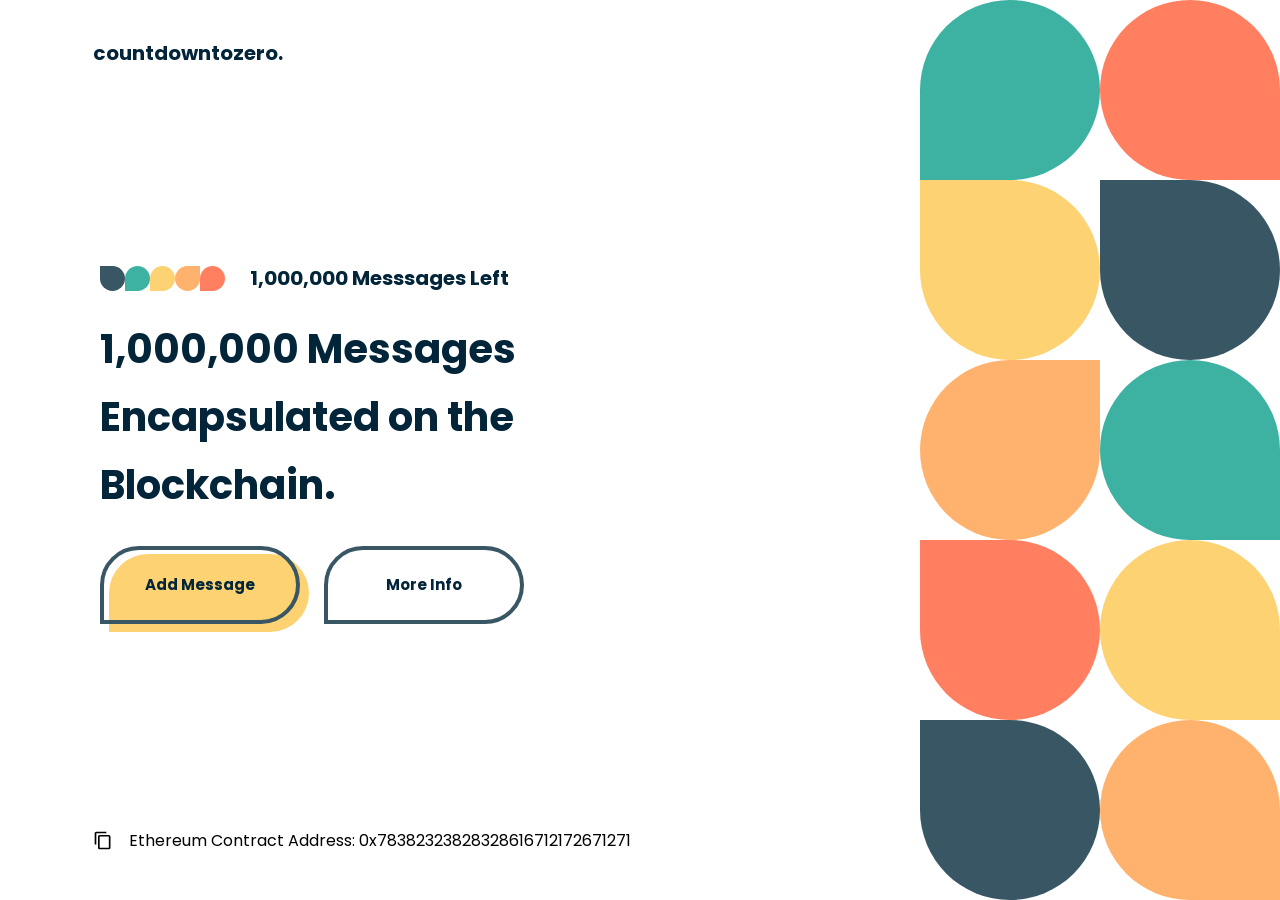
==== index.html @ 37002720 "Rename home.html to index.html" ====
<!DOCTYPE html>
<html lang="en">
	<head>
		<meta charset="UTF-8" />
		<meta http-equiv="X-UA-Compatible" content="IE=edge" />
		<meta name="viewport" content="width=device-width, initial-scale=1.0" />
		<title>countdowntozero Homepage</title>
		<link rel="stylesheet" href="style.css" />
		<link rel="preconnect" href="https://fonts.googleapis.com" />
		<link rel="preconnect" href="https://fonts.gstatic.com" crossorigin />
		<link
			href="https://fonts.googleapis.com/css2?family=Poppins:wght@700&display=swap"
			rel="stylesheet"
		/>
		<link rel="preconnect" href="https://fonts.googleapis.com" />
		<link rel="preconnect" href="https://fonts.gstatic.com" crossorigin />
		<link
			href="https://fonts.googleapis.com/css2?family=Poppins&display=swap"
			rel="stylesheet"
		/>
	</head>
	<body>
		<div class="container">
			<div class="content-container" id="home-container">
				<a href="home.html" class="nav">countdowntozero.</a>
				<div class="messages-remaining-container">
					<div class="small-shapes"></div>
					<p id="messages-remaining">1,000,000 Messsages Left</p>
				</div>

				<h1>1,000,000 Messages Encapsulated on the Blockchain.</h1>

				<div class="big-button-container">
					<a class="button-container" href="form.html">
						<button class="add-message">Add Message</button>
						<button class="button-background"></button>
					</a>
					<a class="info-anchor" href="info.html">
						<button class="info-button">More Info</button>
					</a>
				</div>
				<a href="info.html" id="mobile-info-button"> More Info </a>

				<img
					src="Images/Group 322.svg"
					alt="Shape"
					id="mobile-shape"
				/>

				<div class="tooltip no-box-sizing">
					<button id="eth-button" class="no-box-sizing">
						<span class="tooltiptext no-box-sizing" id="myTooltip"
							>Copy to clipboard</span
						>
						<img
							src="Images/clipboard.svg"
							alt="Ethereum Contract"
							id="copy-icon"
						/>
						<span id="ethereum-text">
							<span class="eth-address-mobile">Copy </span
							>Ethereum Contract Address<span
								class="eth-address-hidden"
								>: 0x78382323828328616712172671271</span
							>
						</span>
					</button>
				</div>
			</div>
			<div class="shapes">
				<div class="grid-container">
					<div class="shapes-1"></div>
					<div class="shapes-2"></div>
					<div class="shapes-3"></div>
					<div class="shapes-4"></div>
				</div>
			</div>
		</div>

		<script src="home.js"></script>
	</body>
</html>
---- style.css ----
/* Basic Styles */
html,
body {
  margin: 0;
  padding: 0;
  width: 100vw;
  height: 100%;
  overflow: hidden;
}
/* 
.container {
	display: grid;
	grid-template-columns: 55% 45%;
	position: relative;
	height: 100%;
} */

.content-container {
  margin-left: 13%;
  height: 100vh;
  display: grid;
  align-content: center;
}

/* NEW SHAPE CODE */
.container {
  display: grid;
  height: 100vh;
  grid-template-columns: 60vw 40vw;
}

.shapes {
  display: grid;
  justify-content: right;
  /* background-color: teal; */
  width: 40vw;
}

.grid-container {
  display: grid;
  grid-template-columns: 1fr 1fr 1fr 1fr;
  width: 80vh;
  height: 100vh;
}

/* .grid-item {
	outline: 2px solid #000;
	outline-offset: -2px;
}

body {
	margin: 0;
}

.grid-item {
	height: 20vh;
	text-align: center;
} */

/* .content-container {
	background-color: blanchedalmond;
	height: 100vh;
} */

@media (max-aspect-ratio: 2/1) {
  .grid-container .shapes-1 {
    visibility: hidden;
  }
}

@media (max-aspect-ratio: 3/2) {
  .grid-container .shapes-2 {
    visibility: hidden;
  }
}

@media (max-aspect-ratio: 1/1) {
  .grid-container .shapes-3 {
    visibility: hidden;
  }
}

@media (max-aspect-ratio: 1/2) {
  .grid-container .shapes-4 {
    visibility: hidden;
  }
}

@media (max-aspect-ratio: 3/4) {
  .shapes {
    visibility: hidden;
  }

  .container {
    grid-template-columns: 100vw;
  }
}

/* NEW SHAPE CODE */

/* .shapes {
  display: grid;
  grid-template-columns: 1fr 1fr 1fr 1fr;
  width: 80vh;
  height: 100vh;
  position: fixed;
  right: 0;
} */

.nav-div {
  height: 160px;
}

.small-shapes {
  display: grid;
  grid-template-columns: 1fr 1fr 1fr 1fr 1fr;
  width: 160px;
  height: 32px;
}

.shapes-1 {
  display: grid;
  grid-template-rows: repeat(5 1fr);
}

.shapes-2 {
  display: grid;
  grid-template-rows: repeat(5 1fr);
}

.shapes-3 {
  display: grid;
  grid-template-rows: repeat(5 1fr);
}

.shapes-4 {
  display: grid;
  grid-template-rows: repeat(5 1fr);
}

.base-shape {
  width: 100%;
  height: 100%;
  border-radius: 0 50% 50% 50%;
}

.color0 {
  background-color: #fdd272;
}

.color1 {
  background-color: #ffb26d;
}

.color2 {
  background-color: #3eb2a2;
}

.color3 {
  background-color: #385663;
}

.color4 {
  background-color: #ff7f60;
}

.rotation0 {
  transform: rotate(0deg);
}

.rotation1 {
  transform: rotate(90deg);
}

.rotation2 {
  transform: rotate(180deg);
}

.rotation3 {
  transform: rotate(270deg);
}

#mobile-shape {
  display: none;
}

a {
  text-decoration: none;
}

/* Text Styles */
.nav {
  font-family: poppins, sans-serif;
  font-weight: bold;
  font-size: 200%;
  color: #022539;
  text-decoration: none;
  position: absolute;
  top: 4.25%;
  left: 7.29%;
}

h1 {
  font-family: poppins, sans-serif;
  color: #022539;
  font-weight: bold;
  font-size: 400%;
  width: 73.4%;
  line-height: 92px;
}

.body-text {
  font-family: poppins, sans-serif;
  font-size: 150%;
  width: 100%;
}

.info-body-text {
  font-family: poppins, sans-serif;
  font-size: 150%;
  width: 100%;
}

.messages-remaining-container {
  display: flex;
  align-items: center;
  height: 20px;
}

#messages-remaining {
  font-family: poppins, sans-serif;
  font-weight: bold;
  color: #022539;
  font-size: 190%;
  height: 45px;
  margin-left: 36px;
}

/* Ethereum contract address copy to clipboard button */
#eth-button {
  font-family: poppins, sans-serif;
  font-weight: regular;
  font-size: 100%;
  color: #000000;
  background-color: rgba(0, 0, 0, 0);
  border: none;
  display: flex;
  cursor: pointer;
  position: absolute;
  padding: 0;
  top: 92%;
  left: 7.29%;
}

.eth-address-mobile {
  display: none;
}

#ethereum-text {
  margin-left: 16px;
}

#copy-icon {
  align-self: center;
}

.eth-input {
  opacity: 0;
  width: 1px;
  height: 1px;
  position: absolute;
  left: -20%;
}

.tooltip {
  display: inline-block;
}

.tooltip .tooltiptext {
  visibility: hidden;
  width: 140px;
  background-color: #555;
  color: #fff;
  text-align: center;
  border-radius: 6px;
  padding: 5px;
  position: absolute;
  z-index: 1;
  bottom: 150%;
  left: 50%;
  margin-left: -75px;
  opacity: 0;
  transition: opacity 0.3s;
}

.tooltip .tooltiptext::after {
  content: "";
  position: absolute;
  top: 100%;
  left: 50%;
  margin-left: -5px;
  border-width: 5px;
  border-style: solid;
  border-color: #555 transparent transparent transparent;
}

.tooltip:hover .tooltiptext {
  visibility: visible;
  opacity: 1;
}

/* Info Button */
.info-button {
  font-family: poppins, sans-serif;
  font-weight: bold;
  color: #022539;
  background-color: #ffffff;
  font-size: 150%;
  width: 277px;
  height: 108px;
  border: 4px solid #385663;
  border-radius: 500px 500px 500px 0px;
  text-decoration: none;
  cursor: pointer;
}

.info-anchor {
  margin-left: 59px;
  border-radius: 500px 500px 500px 0px;
  width: auto;
}

#mobile-info-button {
  font-family: poppins, sans-serif;
  font-weight: bold;
  font-size: 150%;
  color: #022539;
  display: none;
}

/* Add message button styling and animation */
/* .button-container {
  width: 288px;
  display: grid;
  grid-template-columns: repeat(27, 1fr);
  text-decoration: none;
}

.button-background {
  grid-column-start: 2;
  grid-column-end: 4;
  grid-row-start: 2;
  grid-row-end: 16;
  background-color: #fdd272;
  width: 277px;
  height: 108px;
  border-radius: 500px 500px 500px 0px;
  border: none;
  z-index: 0;
}

.add-message {
  grid-column-start: 1;
  grid-column-end: 3;
  grid-row-start: 1;
  grid-row-end: 11;
  font-family: poppins, sans-serif;
  font-weight: bold;
  color: #022539;
  font-size: 1.5rem;
  width: 277px;
  height: 108px;
  border-radius: 500px 500px 500px 0px;
  border: 4px solid #385663;
  background-color: rgba(0, 0, 0, 0);
  z-index: 1;
  transition: transform 0.3s;
  cursor: pointer;
}

.add-message:hover {
  transform: translateX(10px) translateY(11px);
} */

.button-container {
  position: relative;
  width: 288px;
  height: 120px;
  display: grid;
  text-decoration: none;
}

.button-background {
  position: absolute;
  background-color: #fdd272;
  width: 277px;
  height: 108px;
  border-radius: 500px 500px 500px 0px;
  border: none;
  z-index: 0;
  cursor: pointer;
  align-self: end;
  justify-self: end;
  transition: transform 0.3s;
}

.add-message {
  position: absolute;
  font-family: poppins, sans-serif;
  font-weight: bold;
  color: #022539;
  font-size: 1.5rem;
  width: 277px;
  height: 108px;
  border-radius: 500px 500px 500px 0px;
  border: 4px solid #385663;
  background-color: rgba(0, 0, 0, 0);
  z-index: 1;
  cursor: pointer;
}

.add-message:hover + .button-background {
  transform: translateX(-11px) translateY(-12px);
}

.big-button-container {
  display: flex;
  margin-top: 10px;
}

/* .big-button-container {
  display: flex;
  margin-top: 10px;
} */

/* Info Page Styles */
.scrollable {
  overflow-y: auto;
}

#info-container {
  align-content: start;
}

.abstract {
  width: 100%;
}

#add-message-info {
  position: fixed;
  top: 84.33%;
  left: 6.9%;
}

#button-background-info {
  position: fixed;
  top: 84.33%;
  left: 6.9%;
}

#add-message-info:hover {
  transform: translateX(0px) translateY(0px);
}

.big-div {
  display: grid;
  width: 90%;
  /* max-width: 1010px; */
}

.info-row-1 {
  display: grid;
  grid-template-columns: 1fr 2fr;
}

.info-row-2 {
  display: grid;
  grid-template-columns: 2fr 1fr;
}

/* Form Page Styles */
* :not(.no-box-sizing) {
  box-sizing: border-box;
}

.form-h1 {
  margin-bottom: 26px;
  width: initial;
}

#form-container {
  /* margin-top: 142px; */
  /* margin-top: 7.3958%; */
  /* height: 100%; */
  align-content: start;
  /* max-width: 1000px; */
  /* display: grid; */
  /* grid-template-rows: 7.3958% 1fr 7.3958%; */
}

#regForm {
  font-family: poppins, sans-serif;
  width: 70%;
  /* height: 100%; */
  /* margin-top: 13.1481%; */
  margin-top: 142px;
  max-width: 1000px;
}

.form-body-text {
  margin: 0px 0px 51px 0px;
}

.text-field {
  width: 100%;
  height: 80px;
  border: 3px solid #385663;
  border-radius: 18px;
}

#message {
  height: 192px;
}

input {
  padding: 10px 33px;
  font-size: 100%;
  font-family: poppins, sans-serif;
  /* margin-top: 43px; */
}

textarea {
  padding: 27px 33px;
  font-family: poppins, sans-serif;
  font-size: 100%;
}

.form-element:focus {
  border-color: #022539;
  outline: none;
}

/* Mark input boxes that gets an error on validation: */

/* Hide all steps by default: */
.tab {
  display: none;
  /* height: 75%; */
}

.charity-text {
  /* display: none; */
  position: absolute;
  left: -500%;
  /* visibility: hidden; */
  line-height: 30px;
  /* background-color: #fff; */
  margin-top: 0px;
  opacity: 0;
  transition: 0.6s opacity;
  /* align-self: flex-end; */
}

.mobile-charity-text {
  display: none;
}

.form-button-container {
  display: flex;
  justify-content: space-between;
  margin-top: 43px;
  margin-bottom: 50px;
}

.next-button-container {
  position: relative;
  display: grid;
  width: 48.1802%;
  height: 97px;
  /* padding-left: 20px; */
  /* transition: 0.3s justify-items, 0.3s align-items; */
}

#nextBtn {
  font-family: poppins, sans-serif;
  font-weight: bold;
  color: #022539;
  font-size: 150%;
  width: 96%;
  height: 80px;
  border-radius: 18px;
  border: 4px solid #385663;
  background-color: rgba(0, 0, 0, 0);
  z-index: 1;
  transition: transform 0.3s;
  cursor: pointer;
}

#nextBtn-background {
  border-radius: 18px;
  width: 96%;
  height: 80px;
}

#nextBtn:hover + #nextBtn-background {
  transform: translateX(-4.2%) translateY(-17.5px);
}

#prevBtn {
  font-family: poppins, sans-serif;
  color: #022539;
  border-radius: 18px;
  background-color: #ffffff;
  font-size: 1.5rem;
  width: 45.0606%;
  height: 80px;
  border: 4px solid #385663;
  text-decoration: none;
  cursor: pointer;
}

#cancel-anchor {
  width: 45.0606%;
}

#cancel {
  display: none;
  font-family: poppins, sans-serif;
  color: #022539;
  border-radius: 18px;
  background-color: #ffffff;
  font-size: 150%;
  width: 100%;
  height: 80px;
  border: 4px solid #385663;
  text-decoration: none;
  cursor: pointer;
}

.charity-select {
  display: grid;
  margin: 10% 0;
  height: 15.8839%;
}

input:-webkit-autofill,
input:-webkit-autofill:hover,
input:-webkit-autofill:focus,
input:-webkit-autofill:active {
  box-shadow: 0 0 0 100px white inset !important;
  -webkit-box-shadow: 0 0 0 100px white inset !important;
}

input[type="radio"] {
  width: 0px;
  height: 0px;
  margin: 0;
}

.charity-label {
  display: grid;
  grid-template-rows: 1fr;
  border: 3px solid #385663;
  height: 115px;
  padding: 10px 27px 10px 27px;
  transition: 0.3s height;
  border-radius: 18px;
  background-color: #fff;
  /* align-content: center; */
}

.charity-top {
  display: flex;
  align-items: center;
  font-size: 1.5rem;
}

.charity-image {
  width: 54px;
  height: 54px;
  margin-right: 25px;
}

input[type="radio"]:checked + .charity-label {
  /* border-color: lawngreen; */
  height: 192px;
  grid-template-rows: 1fr;
  /* align-items: initial; */
}

input[type="radio"]:checked + .charity-label .charity-text {
  font-size: 1rem;
  margin-left: 53px;
  position: static;
  /* width: 100%;
  height: 100%; */
  /* display: block; */
  opacity: 1;
  /* background-color: #696969; */
}

.charity-top .body-text {
  width: initial;
}

.fake-radio {
  width: 22px;
  height: 22px;
  border: 2px solid #385663;
  border-radius: 50%;
  margin-right: 31px;
}

.radio-checked {
  display: none;
}

input[type="radio"]:checked + .charity-label .fake-radio {
  /* background-color: #385663; */
  border: 2px solid #385663;
  display: flex;
  justify-content: center;
  align-items: center;
}

input[type="radio"]:checked + .charity-label .fake-radio .radio-checked {
  display: inline;
  width: 12px;
  height: 12px;
  background-color: #385663;
  border-radius: 50%;
}

/* Make circles that indicate the steps of the form: */
#big-step-container {
  display: grid;
  position: relative;
  grid-template-columns: 2fr 1fr;
  align-items: center;
  /* margin-top: 51px; */
  margin-bottom: 47px;
  height: 71px;
}

#step-container {
  display: grid;
  position: absolute;
  grid-template-columns: 0.95fr 2fr 0.95fr 2fr 0.95fr;
  align-items: center;
  justify-content: center;
  width: 396px;
  /* margin-left: 18px; */
  /* margin-bottom: 50px; */
  /* left: 7.292%;
  top: 13.14%; */
  margin: 0 16px;
}

.step {
  height: 41px;
  width: 41px;
  border-radius: 50%;
  display: flex;
  align-items: center;
  justify-content: center;
  color: #fff;
}

.line {
  width: 99.79px;
  height: 2px;
  background-color: #022539;
}

#step-1 {
  background-color: #385663;
}

#step-2 {
  background-color: #3eb2a2;
}

#step-3 {
  background-color: #fdd272;
}

#circle {
  height: 71px;
  width: 71px;
  position: absolute;
  border: 2px solid #022539;
  border-radius: 50%;
  transition: 0.3s transform;
  /* justify-self:; */
  /* top: 11.8%; */
  /* grid-row-start: 0;
  grid-row-end: 2; */
}

/* .step.active {
  opacity: 1;
} */

/* Payment Styles */

.apple-image {
  margin-left: 10px;
  margin-right: 27px;
}

#payment-label {
  border: 3px solid #385663;
  height: 80px;
  width: 270px;
  border-radius: 18px;
  background-color: #fff;
  transition: 0.3s height;
}

#secure-pay-container {
  display: flex;
  align-items: center;
  margin-top: 23px;
}

#secure-pay-container a {
  display: flex;
  align-items: center;
  margin-right: 55px;
  font-size: 1rem;
  color: #022539;
  text-decoration: underline;
}

#secure-pay-container p {
  display: flex;
  align-items: center;
  font-size: 100%;
}

.payment-icon {
  width: 24px;
  height: 24px;
  margin-right: 10px;
}

.invalid {
  border-color: #ff7f60;
}

@media (max-width: 1750px) {
  h1 {
    font-size: 350%;
    line-height: 85px;
  }

  .body-text {
    font-size: 1.3125rem;
  }

  .nav {
    font-size: 1.75rem;
  }

  #messages-remaining {
    font-size: 1.75rem;
  }

  .info-button {
    width: 250px;
    height: 97px;
    font-size: 1.3125rem;
  }

  .info-anchor {
    margin-left: 15px;
  }

  .button-container {
    width: 260px;
    height: 108px;
  }

  .add-message {
    height: 97px;
    width: 250px;
    font-size: 1.3125rem;
  }

  .button-background {
    height: 97px;
    width: 250px;
  }

  .form-body-text {
    margin-bottom: 35px;
  }

  .add-message:hover + .button-background {
    transform: translateX(-11px) translateY(-10px);
  }

  #regForm {
    margin-top: 100px;
  }

  #big-step-container {
    margin-bottom: 0px;
    height: 61px;
  }

  #step-container {
    width: 313px;
    margin: 0 16px;
  }

  .step {
    height: 31px;
    width: 31px;
  }

  .line {
    width: 75px;
    height: 2px;
  }

  #circle {
    height: 61px;
    width: 61px;
  }
}

/* @media (max-width: 1670px) and (max-height: 710px) {
  .shapes {
    width: 60vh;
    grid-template-columns: 1fr 1fr 1fr;
  }
} */

@media (max-width: 1670px) {
  /* .shapes {
    width: 60vh;
    grid-template-columns: 1fr 1fr 1fr;
  } */

  /* .shapes-1 {
    display: none;
  } */

  .nav {
    font-size: 1.5rem;
  }

  h1 {
    font-size: 3rem;
    line-height: 78px;
  }

  .body-text {
    font-size: 1.125rem;
  }

  .info-button {
    width: 220px;
    height: 86px;
    font-size: 1.125rem;
  }

  .info-anchor {
    margin-left: 20px;
  }

  .button-container {
    width: 230px;
    height: 95px;
  }

  .add-message {
    width: 220px;
    height: 86px;
    font-size: 1.125rem;
  }

  .button-background {
    width: 220px;
    height: 86px;
  }

  #messages-remaining {
    margin-left: 30px;
    font-size: 1.5rem;
    height: 37px;
  }

  .add-message:hover + .button-background {
    transform: translateX(-9px) translateY(-8px);
  }

  .small-shapes {
    width: 150px;
    height: 30px;
  }

  .big-button-container {
    margin-top: 0px;
  }

  /* #large-form-container {
    grid-template-columns: 66.25% 33.75%;
  } */

  #form-container {
    margin-left: 10.5%;
  }

  input[type="radio"]:checked + .charity-label .charity-text {
    font-size: 0.8rem;
    line-height: 25px;
  }

  input[type="radio"]:checked + .charity-label {
    height: 182px;
  }

  .charity-label {
    height: 100px;
  }
}

@media (max-width: 1400px) {
  .nav {
    font-size: 1.25rem;
  }

  h1 {
    font-size: 2.5rem;
    line-height: 68px;
  }

  .body-text {
    font-size: 0.9375rem;
  }

  .form-body-text {
    height: initial;
  }

  .info-button {
    width: 200px;
    height: 78px;
    font-size: 0.9375rem;
  }

  .info-anchor {
    margin-left: 15px;
  }

  .button-container {
    width: 209px;
    height: 86px;
  }

  .add-message {
    width: 200px;
    height: 78px;
    font-size: 0.9375rem;
  }

  .button-background {
    width: 200px;
    height: 78px;
  }

  #messages-remaining {
    margin-left: 25px;
    font-size: 1.25rem;
    height: 30px;
  }

  .add-message:hover + .button-background {
    transform: translateX(-9px) translateY(-8px);
  }

  .small-shapes {
    width: 125px;
    height: 25px;
  }

  .big-button-container {
    margin-top: 0px;
  }

  .text-field {
    font-size: 0.8rem;
    height: 60px;
    border-width: 2px;
  }

  #message {
    height: 142px;
  }

  .next-button-container {
    height: 78px;
  }

  #nextBtn {
    border-width: 3px;
    height: 60px;
    font-size: 1.2rem;
  }

  #nextBtn-background {
    height: 60px;
  }

  #prevBtn {
    border-width: 3px;
    height: 60px;
    font-size: 1.2rem;
  }

  #cancel {
    border-width: 3px;
    height: 60px;
    font-size: 1.2rem;
  }

  .charity-label {
    border-width: 2px;
    height: 90px;
  }

  input[type="radio"]:checked + .charity-label {
    height: 172px;
  }

  input[type="radio"]:checked + .charity-label {
    grid-template-rows: 85px 85px;
  }
}

@media (max-width: 1169px) {
  h1 {
    font-size: 2.4rem;
    line-height: 65px;
  }

  .button-container {
    width: 199px;
    height: 82px;
  }

  .add-message {
    width: 190px;
    height: 74.1px;
  }

  .button-background {
    width: 190px;
    height: 74.1px;
  }

  .info-button {
    width: 190px;
    height: 74.1px;
  }

  #ethereum-text {
    margin-left: 12px;
  }

  #eth-button {
    font-size: 0.85rem;
  }

  .eth-address-mobile {
    display: inline;
  }

  .eth-address-hidden {
    display: none;
  }

  input[type="radio"]:checked + .charity-label {
    height: 200px;
  }

  .fake-radio {
    width: 20px;
    height: 20px;
  }

  input[type="radio"]:checked + .charity-label .fake-radio .radio-checked {
    width: 10px;
    height: 10px;
  }

  .charity-image {
    width: 48px;
    height: 48px;
  }
}

@media (max-width: 1122px) {
  h1 {
    font-size: 2rem;
    line-height: 50px;
  }

  #messages-remaining {
    margin-left: 25px;
    font-size: 1rem;
    height: 25px;
  }

  .small-shapes {
    width: 115px;
    height: 23px;
  }

  .button-container {
    width: 183px;
    height: 75.5px;
  }

  .add-message {
    width: 175px;
    height: 68.25px;
  }

  .add-message:hover + .button-background {
    transform: translateX(-8px) translateY(-7px);
  }

  .button-background {
    width: 175px;
    height: 68.25px;
  }

  .info-button {
    width: 175px;
    height: 68.25px;
  }

  #eth-button {
    font-size: 0.7083rem;
  }

  #copy-icon {
    height: 15px;
  }

  .eth-address-mobile {
    display: inline;
  }

  .eth-address-hidden {
    display: none;
  }

  #regForm {
    margin-top: 83px;
  }

  /* #big-step-container {
    margin-bottom: 0px;
    height: 46px;
  }

  #step-container {
    width: 260px;
    margin: 0 10px;
  }

  .step {
    height: 26px;
    width: 26px;
    font-size: 0.8rem;
  }

  .line {
    width: 66px;
    height: 2px;
  }

  #circle {
    height: 46px;
    width: 46px;
  } */
}

@media (max-width: 936px) {
  h1 {
    font-size: 1.8rem;
  }
  /* 
  .shapes {
    width: 40vh;
    grid-template-columns: 1fr 1fr;
  }

  .shapes-2 {
    display: none;
  } */

  /* #large-form-container {
    grid-template-columns: 77.5% 22.5%;
  } */

  #form-container {
    margin-left: 9%;
  }

  /* #big-step-container {
    margin-bottom: 0px;
    height: 46px;
  }

  #step-container {
    width: 210px;
    margin: 0 10px;
  }

  .step {
    height: 22px;
    width: 22px;
    font-size: 0.6rem;
  }

  .line {
    width: 53px;
    height: 2px;
  }

  #circle {
    height: 40px;
    width: 40px;
  } */
}

@media (max-width: 840px) {
  h1 {
    font-size: 1.5rem;
    line-height: 45px;
  }

  .nav {
    font-size: 0.95rem;
  }

  #messages-remaining {
    margin-left: 18px;
    font-size: 0.95rem;
    height: 23px;
  }

  .small-shapes {
    width: 90px;
    height: 18px;
  }

  .button-container {
    width: 163px;
    height: 67px;
  }

  .add-message {
    width: 155px;
    height: 60.45px;
    font-size: 0.8rem;
    border-width: 3px;
  }

  .add-message:hover + .button-background {
    transform: translateX(-7px) translateY(-6px);
  }

  .button-background {
    width: 155px;
    height: 60.45px;
  }

  .info-button {
    width: 155px;
    height: 60.45px;
    font-size: 0.8rem;
    border-width: 3px;
  }

  #nextBtn {
    font-size: 1rem;
  }

  #prevBtn {
    font-size: 1rem;
  }

  #cancel {
    font-size: 1rem;
  }

  .charity-top p:nth-of-type(1) {
    display: none;
  }

  .mobile-charity-text {
    display: inline-block;
    font-size: 1.3rem;
  }

  input[type="radio"]:checked + .charity-label .charity-text {
    margin-left: 0px;
  }
}

@media (max-width: 750px) {
  input[type="radio"]:checked + .charity-label {
    height: 200px;
  }
}

/* @media (max-width: 700px) {
  h1 {
    font-size: 1.3rem;
    line-height: 35px;
  }

  .button-container {
    width: 135px;
    height: 56px;
  }

  .add-message {
    width: 130px;
    height: 50.7px;
    font-size: 0.7rem;
    border-width: 2px;
  }

  .button-background {
    height: 50.7px;
    width: 130px;
  }

  .add-message:hover {
    transform: translateX(6px) translateY(5px);
  }

  .info-button {
    width: 130px;
    height: 50.7px;
    font-size: 0.7rem;
    border-width: 2px;
  }

  input[type="radio"]:checked + .charity-label .charity-text {
    font-size: 0.7rem;
    line-height: 25px;
  }

  .charity-label {
    height: 90px;
  }

  input[type="radio"]:checked + .charity-label {
    height: 200px;
  }
  .form-h1 {
    font-size: 1.5rem;
    margin-top: 30px;
  }

  .charity-top {
    height: 65px;
  }
}

@media (max-width: 638px) {
  h1 {
    font-size: 1.1rem;
    line-height: 29px;
  }

  #messages-remaining {
    margin-left: 15px;
    font-size: 0.7rem;
    height: 18px;
  }

  .small-shapes {
    width: 75px;
    height: 15px;
  }
  .button-container {
    width: 121px;
    height: 49.7px;
  }

  .add-message {
    width: 115px;
    height: 44.85px;
    font-size: 0.6rem;
    border-width: 2px;
  }

  #add-message-info {
    right: 10%;
  }

  .add-message:hover {
    transform: translateX(6px) translateY(5px);
  }

  .button-background {
    width: 115px;
    height: 44.85px;
  }

  .info-button {
    width: 115px;
    height: 44.85px;
    font-size: 0.6rem;
    border-width: 2px;
  }

  .disclaimer {
    font-size: 0.6rem;
    margin-bottom: 20px;
  }

  .next-button-container {
    height: 67px;
  }

  #nextBtn {
    border-width: 3px;
    height: 55px;
    font-size: 0.9rem;
  }

  #nextBtn-background {
    height: 55px;
  }

  #prevBtn {
    border-width: 3px;
    height: 55px;
    font-size: 0.9rem;
  }

  #cancel {
    border-width: 3px;
    height: 55px;
    font-size: 0.9rem;
  }
}

@media (max-width: 575px) {
  input[type="radio"]:checked + .charity-label {
    height: 220px;
  }

  .form-body-text {
    margin-bottom: 25px;
  }
} */
/* 
@media (max-width: 560px) {
  input[type="radio"]:checked + .charity-label {
    height: 220px;
  }
} */

@media (max-width: 700px) {
  /* .shapes {
    display: none;
  } */

  .nav {
    font-size: 1.25rem;
    left: 9%;
  }

  /* .container {
    grid-template-columns: 1fr;
  } */

  .content-container {
    margin: initial;
    justify-items: center;
  }

  #large-form-container #form-container {
    margin: initial;
    padding: 100px 9% 0px 9%;
  }

  #home-container {
    padding: 100px 9% 100px 9%;
  }

  #info-container {
    padding: 100px 9% 100px 9%;
  }

  .messages-remaining-container {
    width: 100%;
  }

  #messages-remaining {
    margin-left: 4.6728vw;
    font-size: 3.4392vw;
    height: 5vw;
  }

  .small-shapes {
    width: 100px;
    height: 20px;
  }

  h1 {
    width: 100%;
    font-size: 2.7rem;
    line-height: 70px;
    margin-top: 34px;
    margin-bottom: 52px;
  }

  .button-container {
    width: 288px;
    height: 123px;
  }

  .add-message {
    font-size: 1.5rem;
    width: 277px;
    height: 108px;
    margin-bottom: 43px;
  }

  .add-message:hover + .button-background {
    transform: translateX(-11px) translateY(-15px);
  }

  .info-button {
    display: none;
  }

  #mobile-info-button {
    display: initial;
    margin-top: 43px;
    margin-bottom: 120px;
    text-decoration: underline;
  }

  .button-background {
    width: 277px;
    height: 108px;
  }

  #mobile-shape {
    display: initial;
    position: absolute;
    width: 170px;
    top: 70%;
    right: 0;
  }

  #eth-button {
    width: 100vw;
    justify-content: center;
    font-size: 1rem;
    /* top: 86%; */
    left: 0;
    right: 0;
    margin-right: auto;
    margin-left: auto;
  }

  #large-form-container {
    grid-template-columns: 1fr;
  }

  #form-container {
    margin-left: 7.292%;
  }

  #regForm {
    width: 100%;
  }

  .form-button-container {
    margin-bottom: 10px;
  }

  #big-step-container {
    margin-bottom: 0px;
    height: 61px;
  }

  #step-container {
    width: 319px;
    margin: 0 16px;
  }

  .step {
    height: 31px;
    width: 31px;
    font-size: 0.8rem;
  }

  .line {
    width: 78px;
    height: 2px;
  }

  #circle {
    height: 61px;
    width: 61px;
  }

  #nextBtn {
    border-width: 2px;
  }

  #prevBtn {
    border-width: 2px;
  }

  #cancel {
    border-width: 2px;
  }

  .disclaimer {
    font-size: 0.875rem;
  }

  .form-body-text {
    margin-bottom: 40px;
  }

  input[type="radio"]:checked + .charity-label {
    height: 160px;
    grid-template-rows: 70px 1fr;
  }

  .next-button-container {
    height: 84px;
  }

  #nextBtn {
    height: 72px;
    font-size: 1.25rem;
  }

  #nextBtn-background {
    height: 72px;
  }

  #cancel {
    height: 72px;
    font-size: 1.25rem;
  }

  #prevBtn {
    height: 72px;
    font-size: 1.25rem;
  }

  #form-container {
    align-content: center;
  }

  #regForm {
    height: 900px;
    margin-top: initial;
  }
}

@media (max-width: 540px) {
  h1 {
    font-size: 2.4rem;
    line-height: 60px;
  }
}

@media (max-width: 480px) {
  h1 {
    font-size: 1.8rem;
    line-height: 45px;
  }

  .charity-top {
    height: 70px;
  }
}

@media (max-width: 375px) {
  h1 {
    font-size: 1.5rem;
    line-height: 35px;
    margin-bottom: 40px;
  }

  .button-container {
    width: 229px;
    height: 99px;
  }

  .add-message {
    font-size: 1.2rem;
    width: 220px;
    height: 85.7761px;
    margin-bottom: 43px;
  }

  .add-message:hover + .button-background {
    transform: translateX(-9px) translateY(-13px);
  }

  #mobile-info-button {
    font-size: 1.2rem;
  }

  .button-background {
    width: 220px;
    height: 85.7761px;
  }

  #mobile-shape {
    width: 150px;
  }

  #eth-button {
    font-size: 0.8rem;
  }

  #big-step-container {
    margin-bottom: 0px;
    height: 46px;
  }

  #step-container {
    width: 260px;
    margin: 0 10px;
  }

  .step {
    height: 26px;
    width: 26px;
    font-size: 0.8rem;
  }

  .line {
    width: 66px;
    height: 2px;
  }

  #circle {
    height: 46px;
    width: 46px;
  }

  #nextBtn {
    font-size: 1.1rem;
  }

  #cancel {
    font-size: 1.1rem;
  }

  #prevBtn {
    font-size: 1.1rem;
  }

  input[type="radio"]:checked + .charity-label {
    height: 180px;
  }

  #regForm {
    height: 850px;
    margin-top: initial;
  }
}

@media (min-width: 506px) and (max-width: 561px) {
  .tab input[type="radio"]:checked + .charity-label {
    height: 160px;
  }
}

@media (min-width: 387px) and (max-width: 506px) {
  .tab input[type="radio"]:checked + .charity-label {
    height: 180px;
  }
}

@media (max-width: 434px) {
  input[type="radio"]:checked + .charity-label {
    height: 190px;
  }
}

@media (max-width: 386px) {
  .tab input[type="radio"]:checked + .charity-label {
    height: 210px;
  }
}

@media (max-width: 332px) {
  input[type="radio"]:checked + .charity-label {
    height: 200px;
  }
}

/* Height Media Queries */
/* @media (min-height: 1700px) {
  .shapes {
    width: 60vh;
    grid-template-columns: 1fr 1fr 1fr;
  }

  .shapes-1 {
    display: none;
  }
} */

@media (max-width: 869px) and (min-width: 701px) and (min-height: 800px) {
  /* .shapes {
    display: none;
  } */

  .container {
    /* grid-template-columns: 100%; */
  }

  .scrollable #large-form-container {
    /* grid-template-columns: 100%; */
  }

  #nextBtn {
    border-width: 2px;
  }

  #cancel {
    border-width: 2px;
  }

  #prevBtn {
    border-width: 2px;
  }

  .content-container {
    margin-left: initial;
    padding: 100px 33% 100px 33%;
    justify-content: center;
  }

  .big-div {
    width: 100%;
  }

  #large-form-container #form-container {
    margin-left: initial;
    padding: 100px 19% 100px 19%;
    /* justify-content: center; */
  }

  #info-container {
    padding: 100px 19% 100px 19%;
  }

  #regForm {
    width: 100%;
    margin-top: initial;
    height: 900px;
  }

  .nav {
    left: 19.5%;
  }

  .messages-remaining-container {
    width: 100%;
    height: initial;
  }

  #messages-remaining {
    margin-left: 4.6728vw;
    font-size: 1.2rem;
    height: 30px;
  }

  h1 {
    width: 100%;
    font-size: 2.6rem;
    line-height: 70px;
    margin-top: 34px;
    margin-bottom: 52px;
  }

  .big-button-container {
    width: 100%;
  }

  .button-container {
    width: 200px;
    height: 100px;
  }

  .add-message {
    font-size: 1.1rem;
    width: 190px;
    height: 85px;
    margin-bottom: 43px;
  }

  .add-message:hover + .button-background {
    transform: translateX(-11px) translateY(-15px);
  }

  .info-button {
    width: 190px;
    height: 85px;
    font-size: 1.1rem;
    margin-left: 30px;
  }

  .button-background {
    width: 190px;
    height: 85px;
  }

  #mobile-shape {
    display: initial;
    position: absolute;
    width: 220px;
    top: 70%;
    right: 0;
  }

  #eth-button {
    width: 100vw;
    justify-content: center;
    font-size: 1rem;
    left: 0;
    right: 0;
    margin-right: auto;
    margin-left: auto;
  }

  .form-body-text {
    font-size: 1.5rem;
    line-height: 40px;
  }

  .charity-label {
    height: 110px;
  }

  input[type="radio"]:checked + .charity-label {
    height: 190px;
  }

  input[type="radio"]:checked + .charity-label .charity-text {
    font-size: 1.1rem;
    line-height: 30px;
  }

  .charity-top p {
    font-size: 1.5rem;
  }

  .text-field {
    font-size: 1rem;
  }

  #add-message-info {
    left: 19%;
  }

  #button-background-info {
    left: 19%;
  }

  .nav-div {
    height: 50px;
  }
}

@media (max-width: 870px) and (min-width: 701px) and (min-height: 680px) {
  /* .shapes {
    display: none;
  } */

  .big-div {
    width: 100%;
  }

  .container {
    /* grid-template-columns: 100%; */
  }

  .scrollable #large-form-container {
    /* grid-template-columns: 100%; */
  }

  #nextBtn {
    border-width: 2px;
  }

  #cancel {
    border-width: 2px;
  }

  #prevBtn {
    border-width: 2px;
  }

  .content-container {
    margin-left: initial;
    padding: 100px 33% 100px 33%;
    justify-content: center;
  }

  #large-form-container #form-container {
    margin: initial;
    padding: 100px 19% 100px 19%;
  }

  #info-container {
    padding: 100px 19% 100px 19%;
  }

  .nav {
    left: 19.5%;
  }

  #regForm {
    width: 100%;
    margin-top: initial;
    height: 900px;
  }

  .messages-remaining-container {
    width: 100%;
    height: initial;
  }

  #messages-remaining {
    margin-left: 4.6728vw;
    font-size: 1.2rem;
    height: 30px;
  }

  h1 {
    width: 100%;
    font-size: 2.6rem;
    line-height: 70px;
    margin-top: 34px;
    margin-bottom: 52px;
  }

  .big-button-container {
    width: 100%;
  }

  .button-container {
    width: 200px;
    height: 100px;
  }

  .add-message {
    font-size: 1.1rem;
    width: 190px;
    height: 85px;
    margin-bottom: 43px;
  }

  .add-message:hover + .button-background {
    transform: translateX(-11px) translateY(-15px);
  }

  .info-button {
    width: 190px;
    height: 85px;
    font-size: 1.1rem;
    margin-left: 30px;
  }

  .button-background {
    width: 190px;
    height: 85px;
  }

  #mobile-shape {
    display: initial;
    position: absolute;
    width: 220px;
    top: 70%;
    right: 0;
  }

  #eth-button {
    width: 100vw;
    justify-content: center;
    font-size: 1rem;
    /* top: 86%; */
    left: 0;
    right: 0;
    margin-right: auto;
    margin-left: auto;
  }

  .form-body-text {
    font-size: 1.5rem;
    line-height: 40px;
  }

  .charity-label {
    height: 110px;
  }

  input[type="radio"]:checked + .charity-label {
    height: 190px;
  }

  input[type="radio"]:checked + .charity-label .charity-text {
    font-size: 1.1rem;
    line-height: 30px;
  }

  .charity-top p {
    font-size: 1.5rem;
  }

  .text-field {
    font-size: 1rem;
  }

  #add-message-info {
    left: 19%;
  }

  #button-background-info {
    left: 19%;
  }

  .nav-div {
    height: 50px;
  }
}

@media (max-width: 971px) and (min-height: 680px) and (min-width: 701px) {
  .tab input[type="radio"]:checked + .charity-label .charity-text {
    font-size: 0.9rem;
    line-height: 30px;
  }

  .charity-label .charity-top p {
    font-size: 1.3rem;
    line-height: 30px;
  }
}

@media (min-width: 701px) and (max-width: 742px) and (min-height: 680px) {
  .tab input[type="radio"]:checked + .charity-label {
    height: 210px;
  }
}

@media (min-width: 562px) and (max-width: 700px) and (min-height: 680px) {
  .tab input[type="radio"]:checked + .charity-label {
    height: 160px;
  }
}

@media (min-height: 890px) and (min-width: 701px) and (max-width: 1000px) {
  /* .shapes {
    display: none;
  } */

  .big-div {
    width: 100%;
  }

  .container {
    /* grid-template-columns: 100%; */
  }

  .scrollable #large-form-container {
    /* grid-template-columns: 100%; */
  }

  #nextBtn {
    border-width: 2px;
  }

  #cancel {
    border-width: 2px;
  }

  #prevBtn {
    border-width: 2px;
  }

  .content-container {
    margin-left: initial;
    padding: 100px 33% 100px 33%;
    justify-content: center;
  }

  #large-form-container #form-container {
    margin-left: initial;
    padding: 100px 19% 100px 19%;
    /* justify-content: center; */
  }

  #info-container {
    padding: 100px 19% 100px 19%;
  }

  #regForm {
    width: 100%;
    margin-top: initial;
    height: 900px;
  }

  .nav {
    left: 19.5%;
  }

  .messages-remaining-container {
    width: 100%;
    height: initial;
  }

  #messages-remaining {
    margin-left: 4.6728vw;
    font-size: 1.2rem;
    height: 30px;
  }

  h1 {
    width: 100%;
    font-size: 2.6rem;
    line-height: 70px;
    margin-top: 34px;
    margin-bottom: 52px;
  }

  .big-button-container {
    width: 100%;
  }

  .button-container {
    width: 200px;
    height: 100px;
  }

  .add-message {
    font-size: 1.1rem;
    width: 190px;
    height: 85px;
    margin-bottom: 43px;
  }

  .add-message:hover + .button-background {
    transform: translateX(-11px) translateY(-15px);
  }

  .info-button {
    width: 190px;
    height: 85px;
    font-size: 1.1rem;
    margin-left: 30px;
  }

  .button-background {
    width: 190px;
    height: 85px;
  }

  #mobile-shape {
    display: initial;
    position: absolute;
    width: 220px;
    top: 70%;
    right: 0;
  }

  #eth-button {
    width: 100vw;
    justify-content: center;
    font-size: 1rem;
    left: 0;
    right: 0;
    margin-right: auto;
    margin-left: auto;
  }

  .form-body-text {
    font-size: 1.5rem;
    line-height: 40px;
  }

  .charity-label {
    height: 110px;
  }

  input[type="radio"]:checked + .charity-label {
    height: 190px;
  }

  input[type="radio"]:checked + .charity-label .charity-text {
    font-size: 1.1rem;
    line-height: 30px;
  }

  .charity-top p {
    font-size: 1.5rem;
  }

  .text-field {
    font-size: 1rem;
  }

  #add-message-info {
    left: 19%;
  }

  #button-background-info {
    left: 19%;
  }

  .nav-div {
    height: 50px;
  }
}

/* @media (min-height: 1200px) and (min-width: 1271px) and (max-width: 2100) {
  .shapes {
    width: 40vh;
    grid-template-columns: 1fr 1fr;
  }

  .shapes-3 {
    display: none;
  }

  .shapes-2 {
    display: none;
  }

  #regForm {
    width: 80%;
  }
} */
/* 
@media (min-height: 1160px) and (max-width: 1270px) {
  #form-container {
    align-content: center;
  }

  #regForm {
    height: 900px;
    margin-top: initial;
  }

  .nav {
    left: 19.5%;
  }
} */

@media (min-height: 1160px) and (min-width: 701px) {
  #form-container {
    align-content: center;
  }

  #regForm {
    height: 900px;
    margin-top: initial;
  }
}

@media (min-width: 701px) and (max-width: 1270px) and (min-height: 1160px) {
  #regForm {
    height: 900px;
    margin-top: initial;
  }

  #form-container {
    align-content: center;
  }

  /* .nav {
    left: 19.5%;
  } */
}

/* @media (min-width: 1951px) and (min-height: 1251px) and (max-height: 1440px) {
  .shapes {
    width: 60vh;
    grid-template-columns: 1fr 1fr 1fr;
  }

  .shapes-1 {
    display: none;
  }

  #messages-remaining {
    font-size: 2.1rem;
    height: 55px;
  }

  .small-shapes {
    width: 200px;
    height: 40px;
  }
} */

/* @media (min-height: 1691px) and (min-width: 1470px) and (max-height: 1985px) {
  .shapes {
    width: 40vh;
    grid-template-columns: 1fr 1fr;
  }

  .shapes-1 {
    display: none;
  }

  .shapes-2 {
    display: none;
  }
} */

/* @media (min-width: 1101px) and (max-width: 1900px) and (min-height: 1000px) {
  .shapes {
    width: 60vh;
    grid-template-columns: 1fr 1fr 1fr;
  }

  .shapes-1 {
    display: none;
  }
} */
/* 
@media (min-width: 1001px) and (max-width: 1450px) and (max-height: 1250px) and (min-height: 881px) {
  .shapes {
    width: 40vh;
    grid-template-columns: 1fr 1fr;
  }

  .shapes-1 {
    display: none;
  }

  .shapes-2 {
    display: none;
  }
} */

/* @media (min-width: 1101px) and (max-width: 1450px) and (min-height: 1251px) and (max-height: 1449px) {
  .shapes {
    width: 20vh;
    grid-template-columns: 1fr;
  }

  .shapes-1 {
    display: none;
  }

  .shapes-2 {
    display: none;
  }

  .shapes-3 {
    display: none;
  }
} */

/* NEW MEDIA */
/* @media (min-width: 701px) and (max-width: 1101px) and (max-height: 1446px) and (min-height: 961px) {
  .shapes {
    width: 20vh;
    grid-template-columns: 1fr;
  }

  .shapes-1 {
    display: none;
  }

  .shapes-2 {
    display: none;
  }

  .shapes-3 {
    display: none;
  }

  #regForm {
    width: 80%;
  }
} */

/* @media (min-width: 701px) and (max-width: 901px) and (max-height: 960px) {
  .shapes {
    width: 40vh;
    grid-template-columns: 1fr 1fr;
  }

  .shapes-1 {
    display: none;
  }

  .shapes-2 {
    display: none;
  }

  #regForm {
    width: 80%;
  }
} */

/* @media (min-width: 701px) and (max-width: 1101px) and (min-height: 881px) and (max-height: 960px) {
  .shapes {
    width: 40vh;
    grid-template-columns: 1fr 1fr;
  }

  .shapes-1 {
    display: none;
  }

  .shapes-2 {
    display: none;
  }

  #regForm {
    width: 80%;
  }
} */

/* @media (min-height: 1447px) and (min-width: 1000px) and (max-width: 1449px) and (max-height: 1985px) {
  .shapes {
    width: 20vh;
    grid-template-columns: 1fr;
  }

  .shapes-1 {
    display: none;
  }

  .shapes-2 {
    display: none;
  }

  .shapes-3 {
    display: none;
  }

  #regForm {
    width: 80%;
  }
} */

/* @media (min-width: 1951px) and (min-height: 1251px) and (max-height: 1620px) and (max-width: 2900px) {
  .shapes {
    width: 60vh;
    grid-template-columns: 1fr 1fr 1fr;
  }

  .shapes-1 {
    display: none;
  }
} */
/* NEW MEDIA */

/* @media (max-width: 938px) and (min-height: 704px) and (min-width: 701px) {
  .shapes {
    width: 40vh;
    grid-template-columns: 1fr 1fr;
  }

  .shapes-1 {
    display: none;
  }

  .shapes-2 {
    display: none;
  }
}

@media (min-width: 1001px) and (min-height: 711px) and (max-width: 1599px) and (max-height: 1449px) {
  .shapes {
    width: 40vh;
    grid-template-columns: 1fr 1fr;
  }

  .shapes-1 {
    display: none;
  }

  .shapes-2 {
    display: none;
  }
}

@media (min-width: 1600px) and (max-width: 1800px) and (max-height: 940px) {
  .shapes {
    width: 60vh;
    grid-template-columns: 1fr 1fr 1fr;
  }

  .shapes-1 {
    display: none;
  }
}

@media (min-width: 1600px) and (max-width: 2100px) and (min-height: 941px) and (max-height: 1250px) {
  .shapes {
    width: 60vh;
    grid-template-columns: 1fr 1fr 1fr;
  }

  .shapes-1 {
    display: none;
  }
}

@media (min-height: 1251px) and (min-width: 1600px) and (max-width: 1950px) and (max-height: 1440px) {
  .shapes {
    width: 40vh;
    grid-template-columns: 1fr 1fr;
  }

  .shapes-1 {
    display: none;
  }

  .shapes-2 {
    display: none;
  }
} */

/* @media (min-height: 1310px) and (min-width: 1700px) and (max-width: 2000px) {
  .shapes {
    width: 40vh;
    grid-template-columns: 1fr 1fr;
  }

  .shapes-1 {
    display: none;
  }

  .shapes-2 {
    display: none;
  }
} */

@media (min-width: 2700px) {
  #form-container {
    /* width: 1292px; */
  }

  #home-container {
    /* width: 1385px; */
  }
}

@media (max-height: 1445px) and (max-width: 1000px) and (min-width: 701px) and (min-height: 680px) {
  /* .shapes {
    display: none;
  } */

  .big-div {
    width: 100%;
  }

  .container {
    /* grid-template-columns: 100%; */
  }

  .scrollable #large-form-container {
    /* grid-template-columns: 100%; */
  }

  #nextBtn {
    border-width: 2px;
  }

  #cancel {
    border-width: 2px;
  }

  #prevBtn {
    border-width: 2px;
  }

  .content-container {
    margin-left: initial;
    padding: 100px 33% 150px 33%;
  }

  #large-form-container #form-container {
    margin-left: initial;
    padding: 100px 19% 100px 19%;
  }

  #info-container {
    padding: 100px 19% 100px 19%;
  }

  #regForm {
    width: 100%;
    margin-top: initial;
    height: 900px;
  }

  .nav {
    left: 19.5%;
  }

  .content-container {
    justify-content: center;
  }

  .messages-remaining-container {
    width: 100%;
    height: initial;
  }

  #messages-remaining {
    margin-left: 3vw;
    font-size: 120%;
    height: 30px;
  }

  h1 {
    width: 100%;
    font-size: 2.6rem;
    line-height: 70px;
    margin-top: 34px;
    margin-bottom: 52px;
  }

  .big-button-container {
    width: 100%;
  }

  .button-container {
    width: 200px;
    height: 100px;
  }

  .add-message {
    font-size: 1.1rem;
    width: 190px;
    height: 85px;
    margin-bottom: 43px;
  }

  .add-message:hover + .button-background {
    transform: translateX(-11px) translateY(-15px);
  }

  .info-button {
    width: 190px;
    height: 85px;
    font-size: 1.1rem;
    margin-left: 30px;
  }

  .button-background {
    width: 190px;
    height: 85px;
  }

  #mobile-shape {
    display: initial;
    position: absolute;
    width: 220px;
    top: 70%;
    right: 0;
  }

  #eth-button {
    width: 100vw;
    justify-content: center;
    font-size: 1rem;
    left: 0;
    right: 0;
    margin-right: auto;
    margin-left: auto;
  }

  .form-body-text {
    font-size: 1.5rem;
    line-height: 40px;
  }

  .charity-label {
    height: 110px;
  }

  input[type="radio"]:checked + .charity-label {
    height: 190px;
  }

  input[type="radio"]:checked + .charity-label .charity-text {
    font-size: 1.1rem;
    line-height: 30px;
  }

  .charity-top p {
    font-size: 1.5rem;
  }

  .text-field {
    font-size: 1rem;
  }

  #add-message-info {
    left: 19%;
  }

  #button-background-info {
    left: 19%;
  }

  .nav-div {
    height: 50px;
  }
}

/* @media (min-width: 1481px) and (max-width: 1860px) and (min-height: 1446px) and (max-height: 2350px) {
  .shapes {
    width: 40vh;
    grid-template-columns: 1fr 1fr;
  }

  .shapes-1 {
    display: none;
  }

  .shapes-2 {
    display: none;
  }
} */

/* .shapes {
    display: none;
  }

  .big-div {
    width: 100%;
  }

  .container {
    grid-template-columns: 100%;
  }

  .scrollable #large-form-container {
    grid-template-columns: 100%;
  }

  #nextBtn {
    border-width: 2px;
  }

  #cancel {
    border-width: 2px;
  }

  #prevBtn {
    border-width: 2px;
  }

  .content-container {
    margin-left: initial;
    padding: 100px 33% 150px 33%;
  }

  #large-form-container #form-container {
    margin-left: initial;
    padding: 100px 19% 100px 19%;
  }

  #info-container {
    padding: 100px 19% 100px 19%;
  }

  #regForm {
    width: 100%;
    margin-top: initial;
    height: 900px;
  }

  .nav {
    left: 19.5%;
  }

  .content-container {
    justify-content: center;
  }

  .messages-remaining-container {
    width: 100%;
    height: initial;
  }

  #messages-remaining {
    margin-left: 3vw;
    font-size: 1.9rem;
    height: 45px;
  }

  h1 {
    width: 100%;
    font-size: 4rem;
    line-height: 90px;
    margin-top: 34px;
    margin-bottom: 52px;
  }

  .big-button-container {
    width: 100%;
  }

  .button-container {
    width: 288px;
    height: 123px;
  }

  .add-message {
    font-size: 1.5rem;
    width: 277px;
    height: 108px;
    margin-bottom: 43px;
  }

  .add-message:hover + .button-background {
    transform: translateX(-11px) translateY(-15px);
  }

  .info-button {
    width: 277px;
    height: 108px;
    font-size: 1.5rem;
  }

  .button-background {
    width: 277px;
    height: 108px;
  }

  #mobile-shape {
    display: initial;
    position: absolute;
    width: 220px;
    top: 70%;
    right: 0;
  }

  #eth-button {
    width: 100vw;
    justify-content: center;
    font-size: 1rem;
    left: 0;
    right: 0;
    margin-right: auto;
    margin-left: auto;
  }

  .form-body-text {
    font-size: 1.5rem;
    line-height: 40px;
  }

  .charity-label {
    height: 110px;
  }

  input[type="radio"]:checked + .charity-label {
    height: 190px;
  }

  input[type="radio"]:checked + .charity-label .charity-text {
    font-size: 1.1rem;
    line-height: 30px;
  }

  .charity-top p {
    font-size: 1.5rem;
  }

  .text-field {
    font-size: 1rem;
  }

  #add-message-info {
    left: 19%;
  }

  #button-background-info {
    left: 19%;
  }

  .nav-div {
    height: 50px;
  } */
/* } */

@media (min-width: 1301px) and (max-width: 1930px) and (min-height: 1446px) and (max-height: 3000px) {
  /* .shapes {
    display: none;
  } */

  .big-div {
    width: 90%;
  }

  /* .container {
    grid-template-columns: 55% 45%;
  }

  #large-form-container {
    grid-template-columns: 55% 45%;
  } */

  #nextBtn {
    border-width: 2px;
  }

  #cancel {
    border-width: 2px;
  }

  #prevBtn {
    border-width: 2px;
  }

  .content-container {
    margin-left: 13%;
    justify-content: center;
    /* padding: 100px 33% 150px 33%; */
  }

  #large-form-container #form-container {
    margin-left: 13%;
    /* padding: 100px 19% 100px 19%; */
  }

  /* #info-container {
    padding: 100px 19% 100px 19%;
  } */

  #regForm {
    /* width: 100%; */
    margin-top: initial;
    height: 900px;
  }

  .nav {
    left: 7.29%;
  }

  .messages-remaining-container {
    width: 100%;
    height: initial;
  }

  #messages-remaining {
    margin-left: 3vw;
    font-size: 1.5rem;
    height: 30px;
  }

  h1 {
    /* width: 100%; */
    font-size: 3.4rem;
    line-height: 75px;
    margin-top: 20px;
  }

  .big-button-container {
    width: 100%;
  }

  .button-container {
    width: 278px;
    height: 115px;
  }

  .add-message {
    font-size: 1.3rem;
    width: 267px;
    height: 100px;
    margin-bottom: 43px;
  }

  .add-message:hover + .button-background {
    transform: translateX(-11px) translateY(-15px);
  }

  .info-button {
    width: 267px;
    height: 100px;
    font-size: 1.3rem;
    margin-left: 0px;
  }

  .info-anchor {
    margin-left: 30px;
  }

  .button-background {
    width: 267px;
    height: 100px;
  }

  #mobile-shape {
    display: none;
  }

  #eth-button {
    /* width: 100vw; */
    justify-content: start;
    font-size: 1rem;
    left: 7.29%;
  }

  .form-body-text {
    font-size: 1.5rem;
    line-height: 40px;
  }

  .charity-label {
    height: 110px;
  }

  input[type="radio"]:checked + .charity-label {
    height: 190px;
  }

  input[type="radio"]:checked + .charity-label .charity-text {
    font-size: 1.1rem;
    line-height: 30px;
  }

  .charity-top p {
    font-size: 1.5rem;
  }

  .text-field {
    font-size: 1rem;
  }

  #add-message-info {
    left: 19%;
  }

  #button-background-info {
    left: 19%;
  }

  .nav-div {
    height: 50px;
  }
}

/* @media (min-width: 1171px) and (max-width: 1250px) {
  .shapes {
    width: 20vh;
    grid-template-columns: 1fr;
  }

  .shapes-1 {
    display: none;
  }

  .shapes-2 {
    display: none;
  }

  .shapes-3 {
    display: none;
  }
} */

/* @media (min-width: 1101px) and (max-width: 1480px) and (min-height: 1450px) and (max-height: 1650px) {
  .shapes {
    width: 20vh;
    grid-template-columns: 1fr;
  }

  .shapes-1 {
    display: none;
  }

  .shapes-2 {
    display: none;
  }

  .shapes-3 {
    display: none;
  }

  #regForm {
    width: 80%;
  }
} */

/* @media (min-width: 1101px) and (max-width: 1800px) and (min-height: 1450px) {
  .shapes {
    width: 20vh;
    grid-template-columns: 1fr;
  }

  .shapes-1 {
    display: none;
  }

  .shapes-2 {
    display: none;
  }

  .shapes-3 {
    display: none;
  }

  #regForm {
    width: 80%;
  }
} */

@media (min-height: 1450px) {
  #eth-button {
    top: 94%;
  }
}

@media (min-width: 3000px) {
}

/* Info Media Queries */
@media (min-width: 2400px) {
  .info-row-1 {
    grid-gap: 150px;
    margin-bottom: 40px;
    align-items: center;
  }

  .info-row-2 {
    align-items: center;
    grid-gap: 150px;
  }

  .big-div {
    width: 90%;
    max-width: 1500px;
  }

  .info-body-text {
    font-size: 32px;
  }
}

@media (max-width: 2400px) {
  .info-row-1 {
    grid-template-columns: 3fr;
    grid-gap: 90px;
    margin-bottom: 40px;
    align-items: center;
  }

  .info-row-2 {
    grid-template-columns: 3fr;
    align-items: center;
    grid-gap: 100px;
  }

  .abstract {
    order: -1;
  }

  .big-div {
    width: 90%;
    max-width: 975px;
  }

  .info-body-text {
    font-size: 32px;
  }

  #info-h1 {
    font-size: 3.4rem;
    line-height: 60px;
  }

  .nav-div {
    height: 150px;
  }

  #add-message-info {
    top: 94%;
  }

  #button-background-info {
    top: 94%;
  }
}

@media (max-width: 1750px) {
  .big-div {
    width: 90%;
  }

  .nav-div {
    height: 150px;
  }

  #info-h1 {
    font-size: 3.2rem;
    line-height: 60px;
  }

  #add-message-info {
    top: 94.5%;
    left: 8.5%;
  }

  #button-background-info {
    top: 94.5%;
    left: 8.5%;
  }
}

@media (max-width: 1650px) {
  .nav-div {
    height: 140px;
  }

  #info-h1 {
    font-size: 3rem;
    line-height: 60px;
  }

  #add-message-info {
    top: 91%;
    left: 7%;
  }

  #button-background-info {
    top: 91%;
    left: 7%;
  }
}

@media (max-width: 1520px) {
  #info-h1 {
    font-size: 2.8rem;
  }

  #add-message-info {
    top: 91%;
    left: 7%;
  }

  #button-background-info {
    top: 91%;
    left: 7%;
  }
}

@media (max-width: 1400px) {
  #info-h1 {
    font-size: 2.6rem;
  }

  #add-message-info {
    top: 92%;
  }

  #button-background-info {
    top: 92%;
  }
}

@media (max-width: 1169px) {
  .nav-div {
    height: 90px;
  }
}

@media (max-width: 1122px) {
  #add-message-info {
    top: 93%;
  }

  #button-background-info {
    top: 93%;
  }
}

@media (max-width: 936px) {
  .nav-div {
    height: 10px;
  }

  .info-body-text {
    font-size: 24px;
  }

  #add-message-info {
    top: 82%;
    left: 18%;
  }

  #button-background-info {
    top: 82%;
    left: 18%;
  }
}

@media (max-width: 840px) {
  .big-div {
    width: 100%;
  }

  #info-h1 {
    margin-top: 0px;
  }

  #add-message-info {
    top: 79%;
    left: 19%;
  }

  #button-background-info {
    top: 79%;
    left: 19%;
  }
}

@media (max-width: 700px) {
  #add-message-info {
    top: 86%;
  }

  #button-background-info {
    top: 86%;
  }

  .info-row-1 {
    grid-gap: 50px;
  }

  .form-body-text {
    height: initial;
  }

  #info-h1 {
    font-size: 3.5rem;
    line-height: 82.66px;
    margin-bottom: 17.5px;
  }

  #add-message-info {
    left: 0;
    right: 0;
    margin-left: auto;
    margin-right: auto;
  }

  #button-background-info {
    left: 0;
    right: 0;
    margin-left: auto;
    margin-right: auto;
  }

  .info-body-text {
    font-size: 1.5rem;
    line-height: 42.66px;
  }

  .nav-div {
    height: 10px;
  }

  .form-body-text {
    height: initial;
    font-size: 1.125rem;
    line-height: 33px;
  }
}

@media (max-width: 638px) {
  .form-body-text {
    height: initial;
  }

  .nav-div {
    height: 30px;
  }

  .big-div {
    width: 100%;
  }
}

@media (max-width: 540px) {
  #info-h1 {
    font-size: 3rem;
    line-height: 69px;
  }
}

@media (max-width: 480px) {
  .nav-div {
    height: 5px;
  }

  .info-row-1 {
    grid-gap: 0px;
  }
}

@media (max-width: 414px) {
  #button-background-info {
    top: 80%;
    width: 220px;
    height: 85.77px;
  }

  #add-message-info {
    font-size: 1.2rem;
    top: 80%;
    width: 220px;
    height: 85.77px;
  }

  .info-body-text {
    font-size: 24px;
  }
}
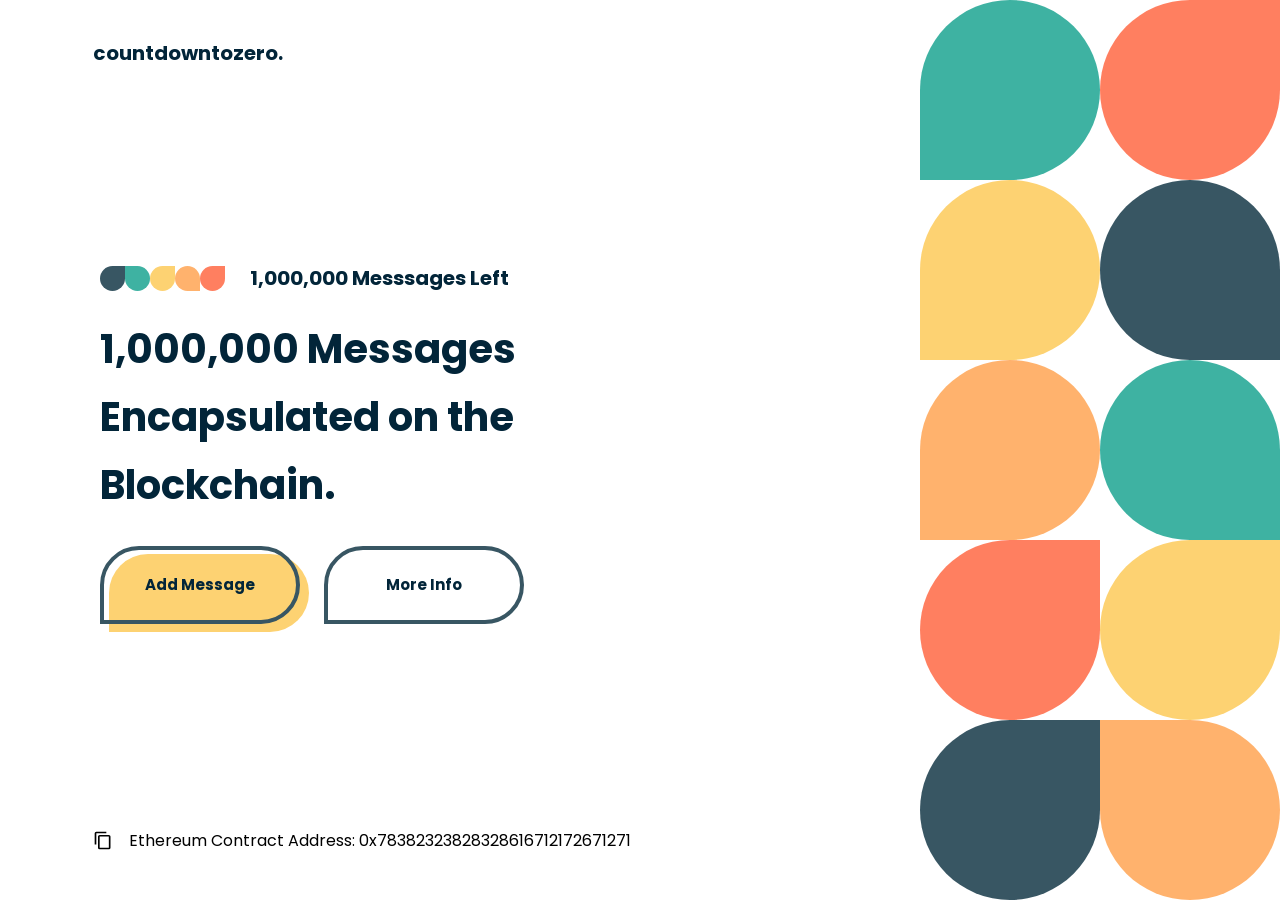
==== commit 94bf2283: "Update navigation link to point to index.html" ====
--- a/index.html
+++ b/index.html
@@ -22,7 +22,7 @@
 	<body>
 		<div class="container">
 			<div class="content-container" id="home-container">
-				<a href="home.html" class="nav">countdowntozero.</a>
+				<a href="index.html" class="nav">countdowntozero.</a>
 				<div class="messages-remaining-container">
 					<div class="small-shapes"></div>
 					<p id="messages-remaining">1,000,000 Messsages Left</p>
